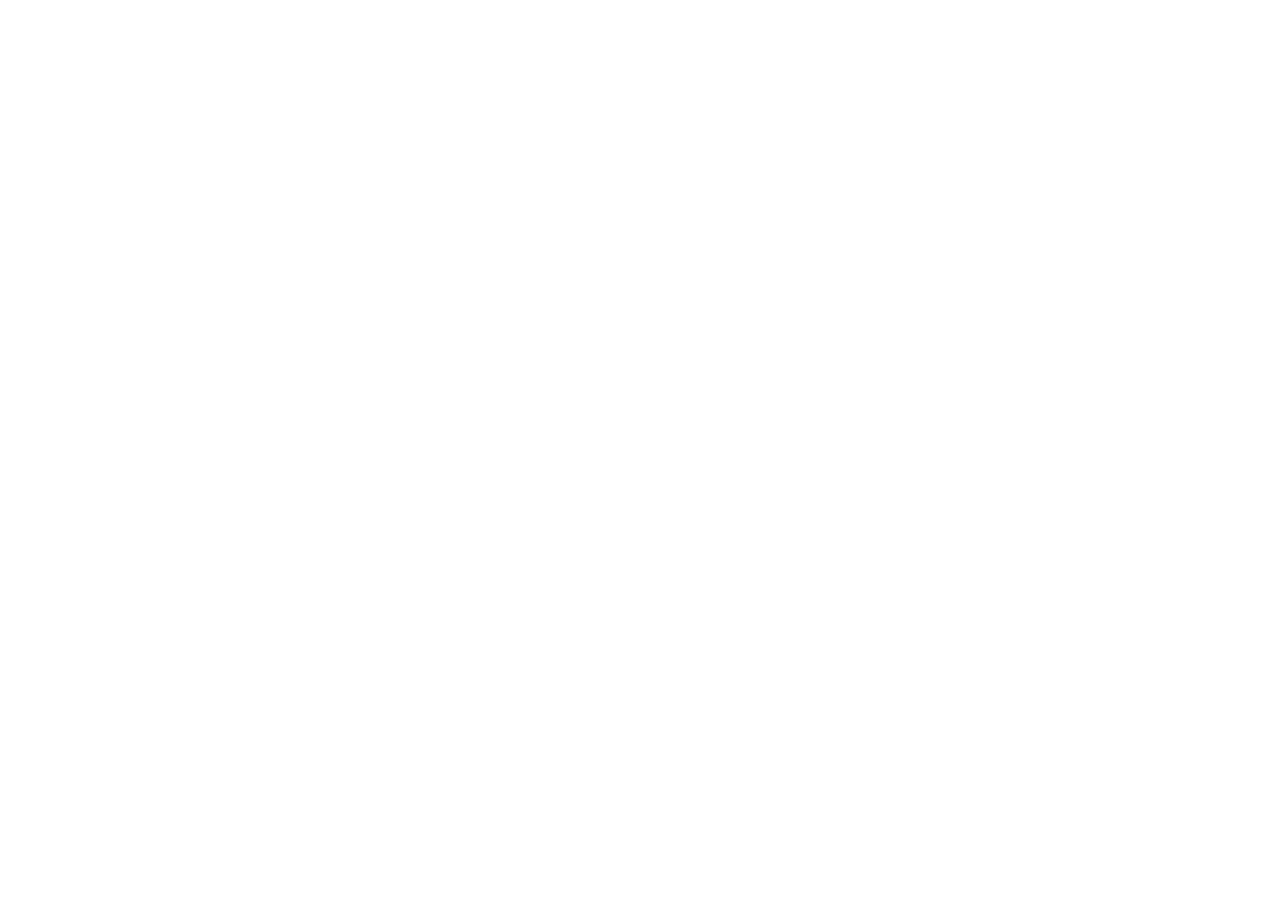
==== index.html @ 8b89552e "Added the first setup files" ====
<!DOCTYPE html>
<html lang="en">
<head>
    <meta charset="UTF-8">
    <meta name="viewport" content="width=device-width, initial-scale=1.0">
    <title>Zomato Webpage</title>
</head>
<link rel="stylesheet" href="style.css">
<body>
    
</body>
</html>
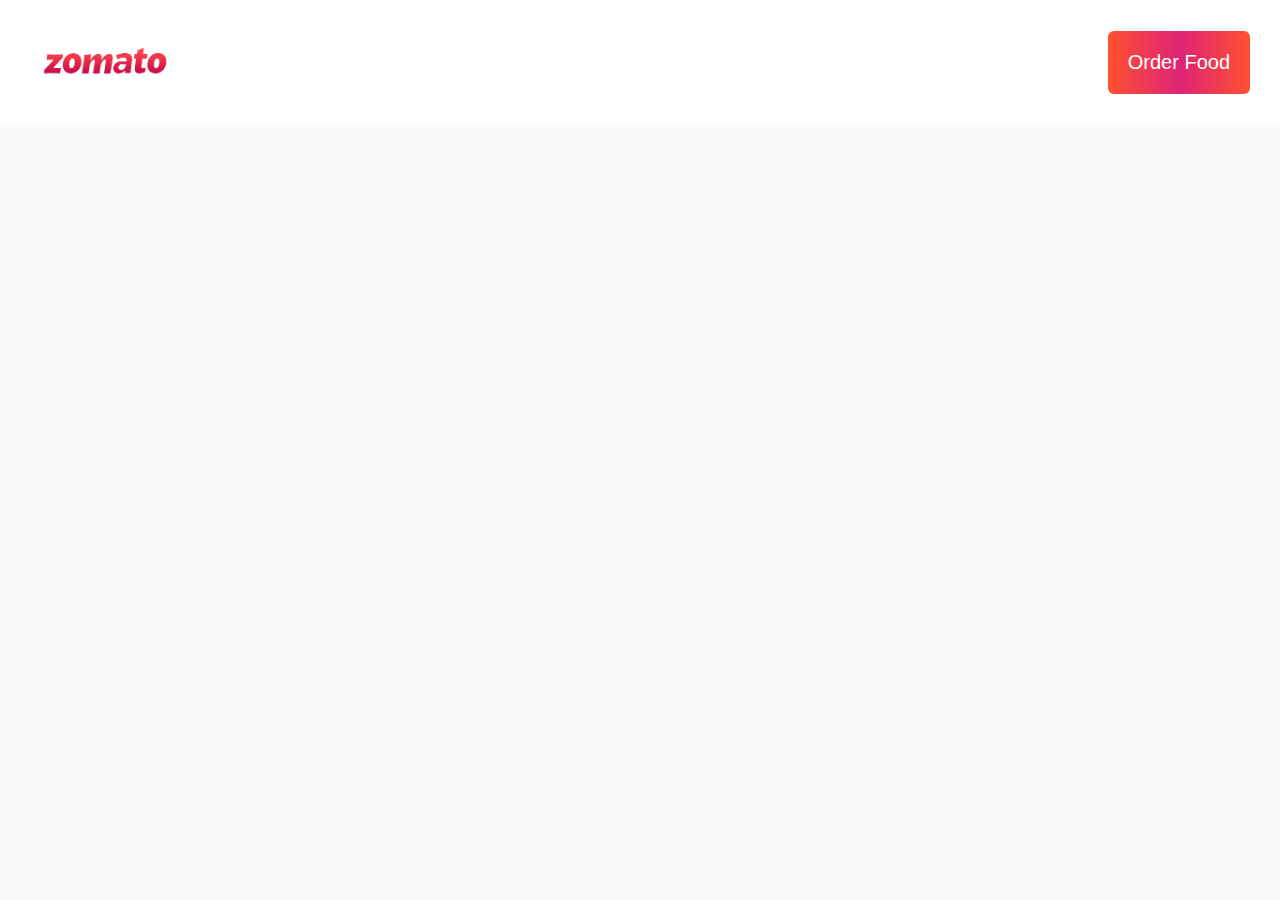
==== commit 2a68a649: "Added extra styling" ====
--- a/index.html
+++ b/index.html
@@ -3,10 +3,21 @@
 <head>
     <meta charset="UTF-8">
     <meta name="viewport" content="width=device-width, initial-scale=1.0">
+    <link rel="stylesheet" href="style.css">
     <title>Zomato Webpage</title>
 </head>
-<link rel="stylesheet" href="style.css">
 <body>
+    <header>
+        <nav class="navbar">
+            <div class="nav_brand">
+                <img src="ASSET/logo.png" alt="logo" class="nav_logo">
+            </div>
+            <div class="nav_items">
+                <button class="nav_buttons">Order Food</button>
+            </div>
+
+        </nav>
+    </header>
     
 </body>
 </html>--- a/style.css
+++ b/style.css
@@ -0,0 +1,60 @@
+* {
+    margin: 0;
+    padding: 0;
+}
+
+body {
+    font-family: 'merriweather', 'serif';
+    background-color: #f9fafc;
+}
+
+.navbar {
+    display: flex;
+    align-items: center;
+    justify-content: space-around;
+    background-color: #fff;
+}
+
+.nav_brand {
+    width: 100px;
+}
+
+.nav_logo {
+    width: 100%;
+}
+
+.nav_buttons {
+    background-image: linear-gradient(
+        to right,
+        #ff512f 0%,
+        #dd2476 51%,
+        #ff512f 100%
+    );
+    color: #fff;
+    border: none;
+    padding: 12px;
+    border-radius: 6px;
+}
+
+.nav_items :hover {
+    /* background-position: right center; */
+    border: 2px solid #FF6767;
+    cursor: pointer;
+}
+
+@media (min-width: 768px) {
+    .navbar {
+        justify-content: space-between;
+        padding: 10px 30px;
+    }
+}
+@media (min-width: 1024px) {
+    .nav_brand {
+        width: 150px;
+    }
+    .nav_buttons {
+        padding: 20px;
+        font-size: 20px;
+        font-weight: 600px;
+    }
+}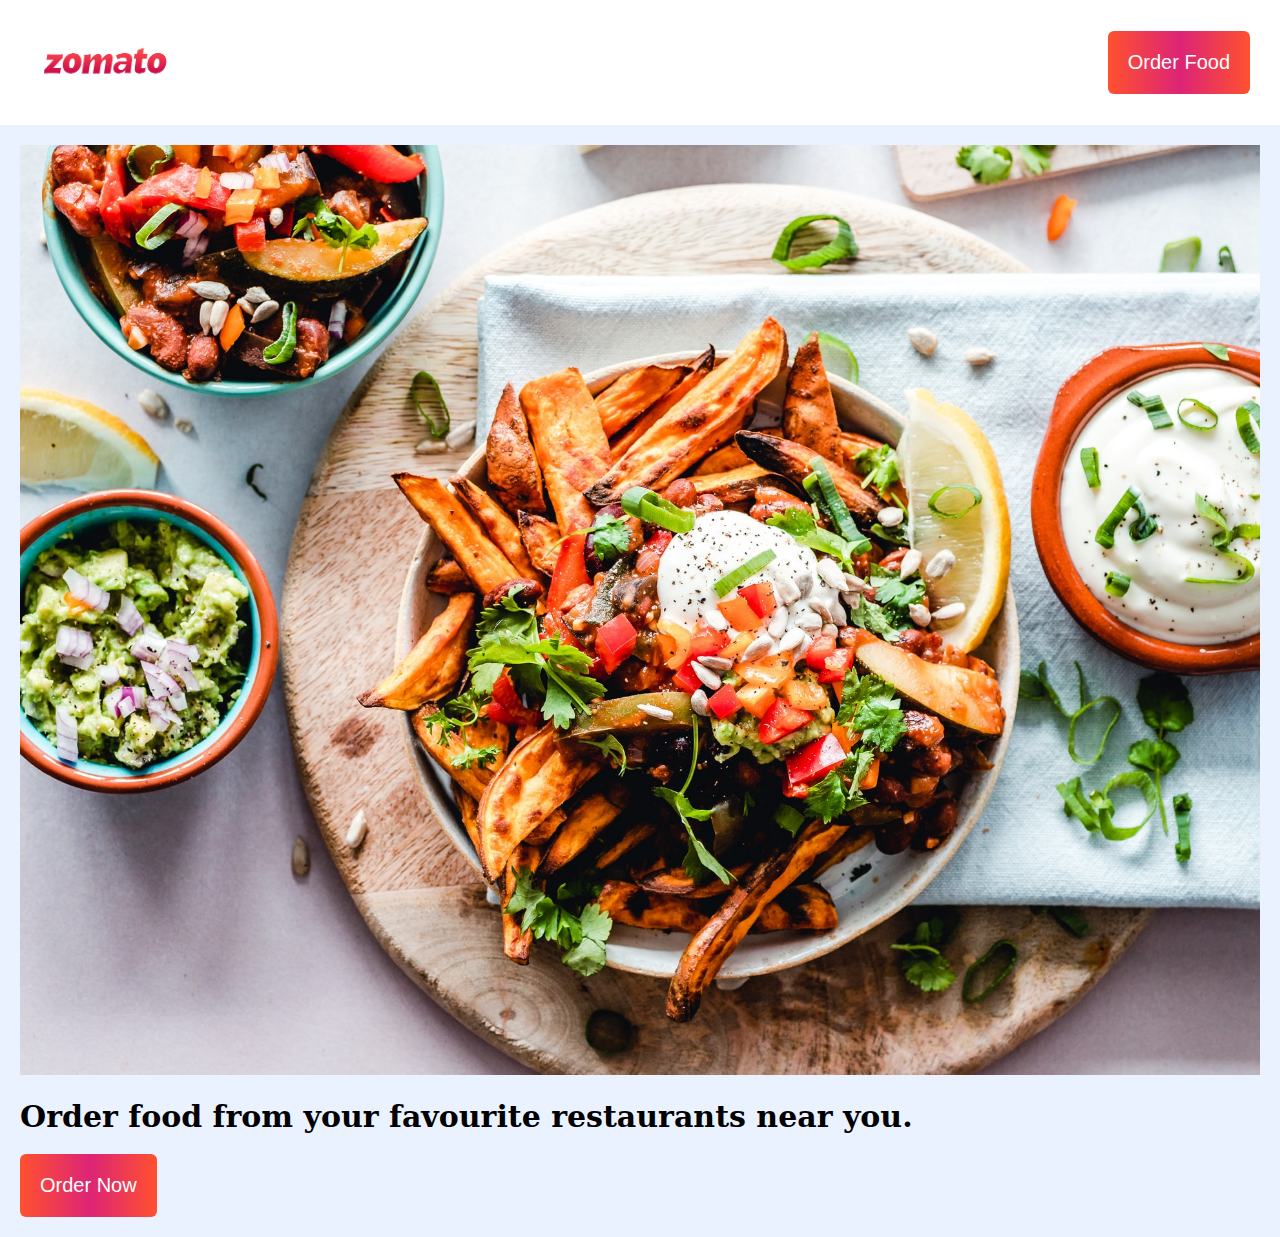
==== commit c35b4ecb: "Added extra styling" ====
--- a/index.html
+++ b/index.html
@@ -13,11 +13,23 @@
                 <img src="ASSET/logo.png" alt="logo" class="nav_logo">
             </div>
             <div class="nav_items">
-                <button class="nav_buttons">Order Food</button>
+                <button class="button_primary">Order Food</button>
             </div>
-
         </nav>
-    </header>
-    
+    </header> 
+    <main class="container">
+        <!-- hero section -->
+        <section class="hero_container">
+            <div class="hero_image_container">
+                <img src="ASSET/hero.jpg" alt="hero image" class="hero_image">
+            </div>
+            <div class="hero_description">
+                <h1 class="hero_text">
+                    Order food from your favourite restaurants near you.
+                </h1>
+                <button class="button_primary">Order Now</button>
+            </div>
+        </section>
+    </main> 
 </body>
 </html>--- a/style.css
+++ b/style.css
@@ -5,7 +5,7 @@
 
 body {
     font-family: 'merriweather', 'serif';
-    background-color: #f9fafc;
+    background-color: #ebf2ff;
 }
 
 .navbar {
@@ -23,7 +23,7 @@
     width: 100%;
 }
 
-.nav_buttons {
+.button_primary {
     background-image: linear-gradient(
         to right,
         #ff512f 0%,
@@ -42,6 +42,25 @@
     cursor: pointer;
 }
 
+.container {
+    padding: 20px;
+}
+
+.hero_image_container {
+    width: 100%;
+}
+
+.hero_image {
+    width: 100%;
+}
+
+.hero_text {
+    font-weight: 800;
+    font-size: 30px;
+    margin: 20px 0;
+    color: 1d3557;
+}
+
 @media (min-width: 768px) {
     .navbar {
         justify-content: space-between;
@@ -52,7 +71,7 @@
     .nav_brand {
         width: 150px;
     }
-    .nav_buttons {
+    .button_primary {
         padding: 20px;
         font-size: 20px;
         font-weight: 600px;
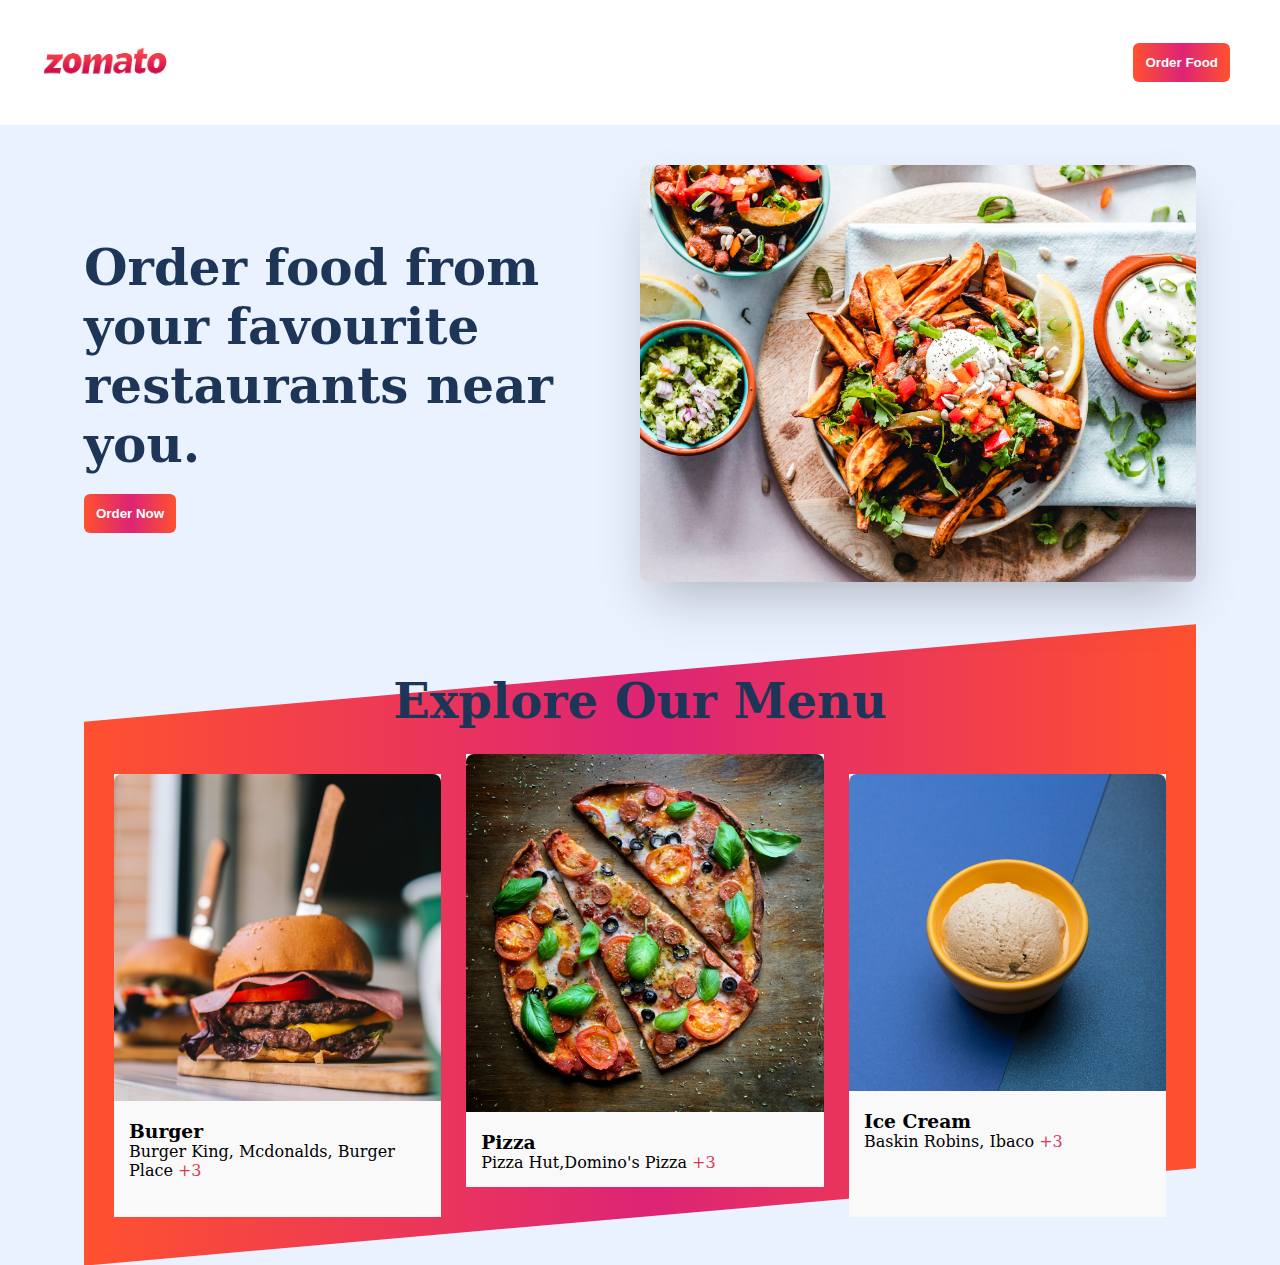
==== commit 688e44ff: "Added two sections" ====
--- a/index.html
+++ b/index.html
@@ -29,7 +29,48 @@
                 </h1>
                 <button class="button_primary">Order Now</button>
             </div>
-        </section>
+            </section>
+            <br>
+            <br>
+            <br>
+            <!-- explore menu  -->
+            <section class="explore_menu_container">
+                <h1 class="explore_menu_text">Explore Our Menu</h1>
+                <div class="explore_menu_gradient_bg">
+                </div>
+                <div class="explore_menu_lists">
+                    <!-- Burger -->
+                    <div class="food_card">
+                        <div class="food_card_image_container">
+                            <img src="ASSET/burger.jpg" alt="burger" class="food_image">
+                        </div>
+                        <div class="food_card_description">
+                        <h3 class="food_title"> Burger</h3>
+                        <p>Burger King, Mcdonalds, Burger Place <span style="color: #d83a56;">+3</span></p>
+                        </div>
+                    </div>
+                    <!-- Pizza -->
+                    <div class="food_card" id="pizza_card">
+                        <div class="food_card_image_container">
+                            <img src="ASSET/pizza.jpg" alt="burger" class="food_image">
+                        </div>
+                        <div class="food_card_description">
+                        <h3 class="food_title"> Pizza</h3>
+                        <p>Pizza Hut,Domino's Pizza <span style="color: #d83a56;">+3</span></p>
+                        </div>
+                    </div>
+                    <!-- Ice cream -->
+                    <div class="food_card">
+                        <div class="food_card_image_container">
+                            <img src="ASSET/iceCream.jpg" alt="burger" class="food_image">
+                        </div>
+                        <div class="food_card_description">
+                        <h3 class="food_title"> Ice Cream</h3>
+                        <p>Baskin Robins, Ibaco <span style="color: #d83a56;">+3</span></p>
+                        </div>
+                    </div>
+                </div>
+            </section>
     </main> 
 </body>
 </html>--- a/style.css
+++ b/style.css
@@ -1,6 +1,7 @@
 * {
     margin: 0;
     padding: 0;
+    box-sizing: border-box;
 }
 
 body {
@@ -34,16 +35,20 @@
     border: none;
     padding: 12px;
     border-radius: 6px;
+    font-weight: 600;
 }
 
-.nav_items :hover {
+.button_primary:hover {
     /* background-position: right center; */
     border: 2px solid #FF6767;
     cursor: pointer;
 }
 
 .container {
+    max-width: 100%;
     padding: 20px;
+    margin: 0 auto;
+
 }
 
 .hero_image_container {
@@ -52,28 +57,139 @@
 
 .hero_image {
     width: 100%;
+    border-radius: 8px;
+    /* for 3d view this rgb is used */
+    box-shadow: 0 25px 50px -12px rgb(0 0 0 / 25%); 
 }
 
 .hero_text {
     font-weight: 800;
     font-size: 30px;
     margin: 20px 0;
-    color: 1d3557;
+    color: #1d3557;
+}
+.food_card {
+    background-color: #f9f9f9;
 }
 
+.food_card_image_container {
+    width: 100%;
+}
+
+.food_image {
+    border-radius: 8px 8px 0 0 ;
+    width: 100%;
+}
+
+.food_card_description {
+    padding: 15px;
+}
+
+.explore_menu_text {
+    margin-top: 30px; 
+    margin-bottom: 20px;
+    text-align: center;
+    font-weight: 800;
+    font-size: 30px;
+    color: #1d3557;
+}
 @media (min-width: 768px) {
     .navbar {
         justify-content: space-between;
-        padding: 10px 30px;
+        padding:  10px 30px;
+         
+    }
+
+    .hero_container {
+        margin-top:20px;
+        display: flex;
+        flex-direction: row-reverse;
+        align-items: center;
+
+    }
+
+    .explore_menu_lists {
+        display: flex;
+        gap: 15px;
+        margin-top: 45px;
+        padding: 0 30px;
+    }
+
+    .explore_menu_container {
+        position: relative;
+    }
+    .explore_menu_gradient_bg {
+        position: absolute;
+        top: 0;
+        left: 0;
+        width: 100%;
+        height: 100%;
+        background-image: linear-gradient(
+            to right,
+            #ff512f 0%,
+            #dd2476 51%,
+            #ff512f 100%
+        );
+        z-index: -3;
+        transform: skewY(-5deg);
+    }
+
+    #pizza_card {
+        /* to decrease margin top, we use negative margin-top value */
+        margin-top: -20px;
+        /* to uplift the from the bottom */
+        margin-bottom: 30px;
     }
 }
+
 @media (min-width: 1024px) {
+    .container {
+        max-width: 90%;
+    }
+
     .nav_brand {
         width: 150px;
     }
-    .button_primary {
+
+    .nav_items {
         padding: 20px;
-        font-size: 20px;
+        font-size: 20px; 
         font-weight: 600px;
     }
-}+
+    .hero_description {
+        width: 100%;
+    }
+
+    .hero_text {
+        font-size: 50px;
+    }
+
+    .explore_menu_lists {
+        gap: 25px;
+    }
+
+    .explore_menu_text {
+        font-size:48px; ;
+    }
+
+    .explore_menu_container {
+        position: relative;
+    }
+    .explore_menu_gradient_bg {
+        position: absolute;
+        top: 0;
+        left: 0;
+        width: 100%;
+        height: 100%;
+        background-image: linear-gradient(
+            to right,
+            #ff512f 0%,
+            #dd2476 51%,
+            #ff512f 100%
+        );
+        z-index: -3;
+        transform: skewY(-5deg);
+    }
+
+}
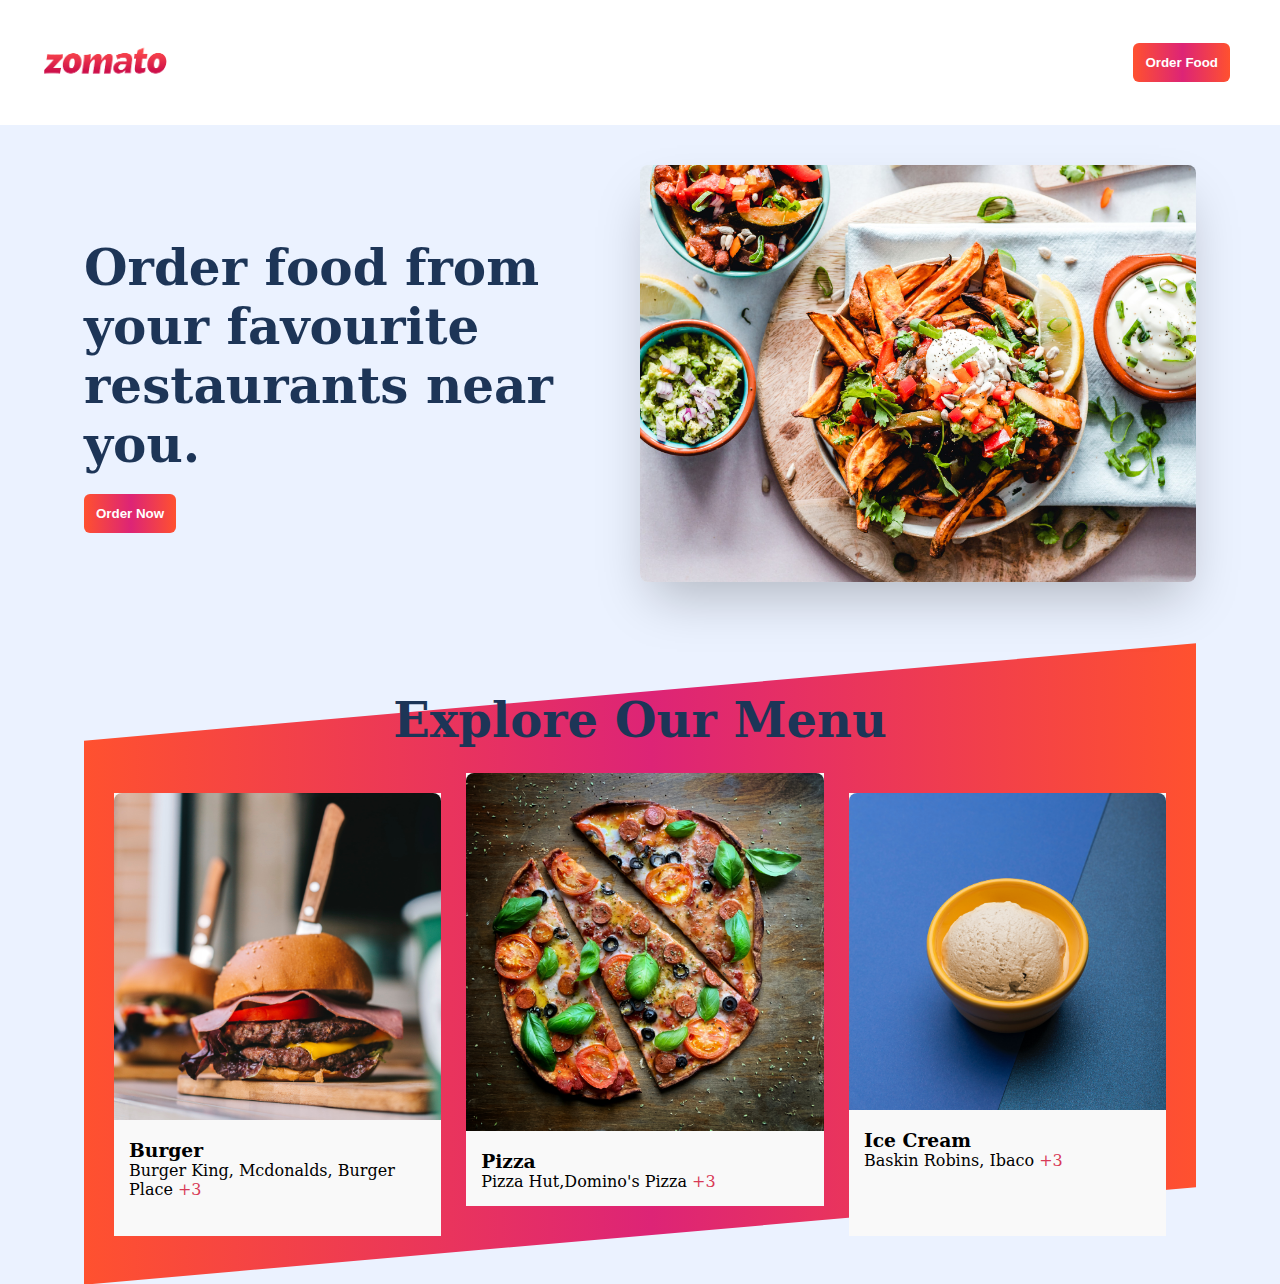
==== commit dfd5edc5: "Added two sections" ====
--- a/index.html
+++ b/index.html
@@ -30,6 +30,7 @@
                 <button class="button_primary">Order Now</button>
             </div>
             </section>
+            <br>
             <br>
             <br>
             <br>
